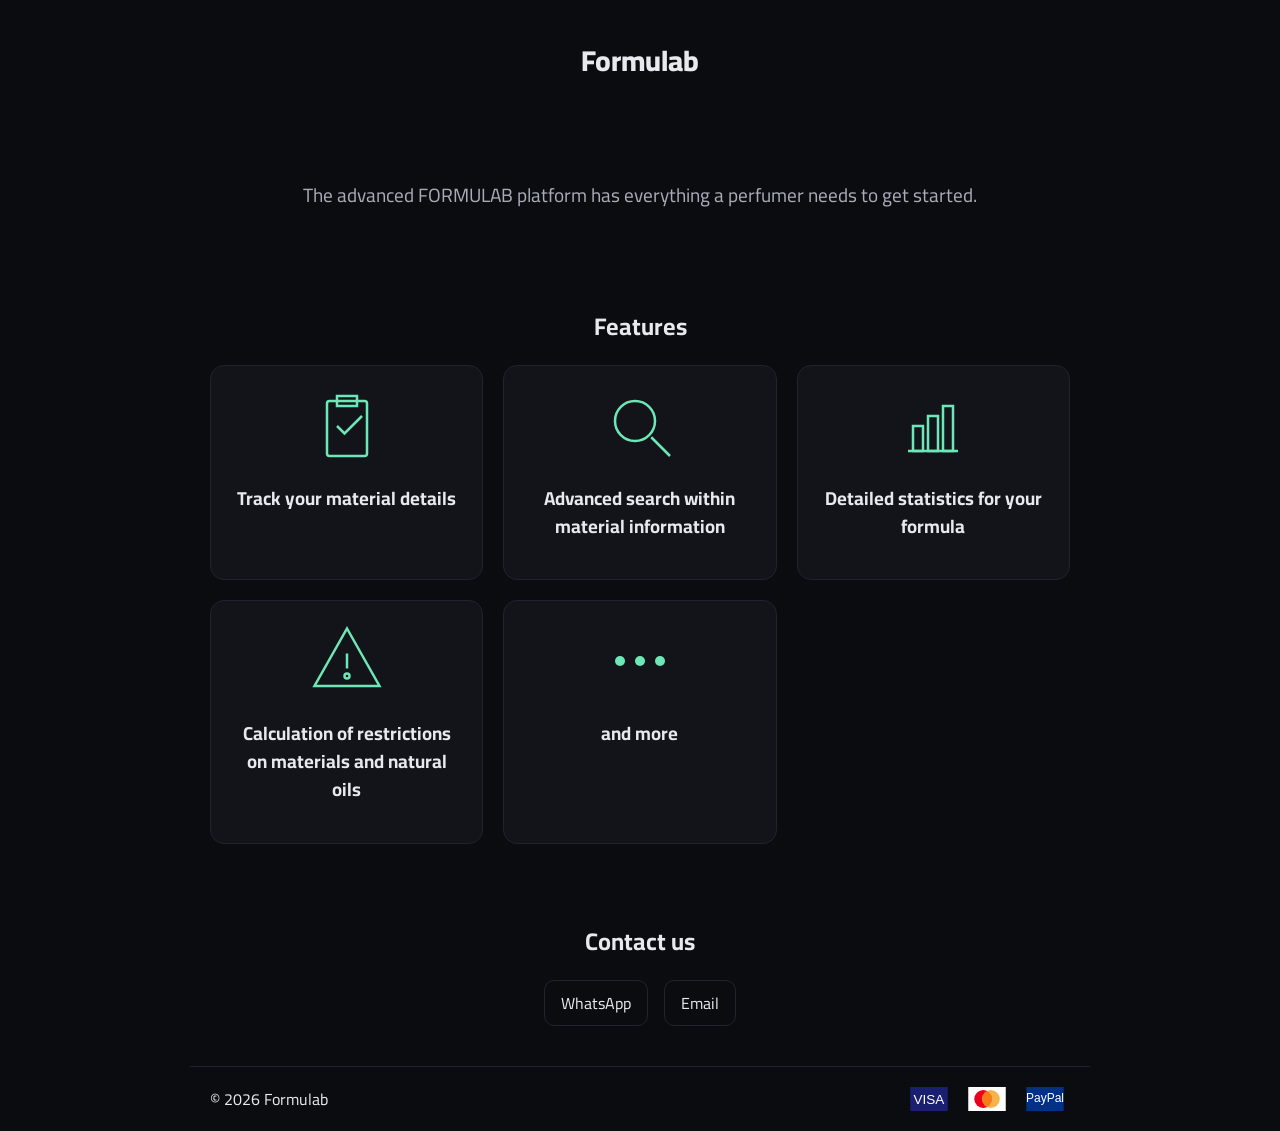
==== index.html @ c419eda4 "Merge branch 'main' into codex/add-payment-methods-to-footer-m27sqy" ====
<!doctype html>
<html lang="en">
<head>
  <meta charset="utf-8" />
  <meta name="viewport" content="width=device-width, initial-scale=1" />
  <title>Formulab</title>
  <meta name="description" content="The advanced FORMULAB platform has everything a perfumer needs to get started." />
  <link href="https://fonts.googleapis.com/css2?family=Cairo:wght@400;600;800&display=swap" rel="stylesheet">
  <link rel="stylesheet" href="styles.css" />
</head>
<body>
  <header class="header container">
    <h1 class="brand">Formulab</h1>
  </header>
  <main id="main">
    <section class="hero container">
      <p class="lead">The advanced FORMULAB platform has everything a perfumer needs to get started.</p>
    </section>
    <section class="features container">
      <h2>Features</h2>
      <div class="grid">
        <article class="feature">
          <img src="assets/feature-track.svg" alt="Track your material details" />
          <h3>Track your material details</h3>
        </article>
        <article class="feature">
          <img src="assets/feature-search.svg" alt="Advanced search within material information" />
          <h3>Advanced search within material information</h3>
        </article>
        <article class="feature">
          <img src="assets/feature-stats.svg" alt="Detailed statistics for your formula" />
          <h3>Detailed statistics for your formula</h3>
        </article>
        <article class="feature">
          <img src="assets/feature-restrictions.svg" alt="Calculation of restrictions on materials and natural oils" />
          <h3>Calculation of restrictions on materials and natural oils</h3>
        </article>
        <article class="feature">
          <img src="assets/feature-more.svg" alt="and more" />
          <h3>and more</h3>
        </article>
      </div>
    </section>
    <section id="contact" class="contact container">
      <h2>Contact us</h2>
      <div class="contact-links">
        <a class="btn outline" id="whatsLink" href="#" target="_blank" rel="noopener">WhatsApp</a>
        <a class="btn outline" id="mailLink" href="mailto:info@example.com">Email</a>
      </div>
    </section>
  </main>

  <footer class="site-footer container">
    <span>© <span id="year"></span> Formulab</span>
    <div class="payment-methods">
      <img src="assets/visa.svg" alt="Visa" width="50" height="32">
      <img src="assets/mastercard.svg" alt="Mastercard" width="50" height="32">
      <img src="assets/paypal.svg" alt="PayPal" width="50" height="32">
    </div>
  </footer>
  <script>
    const yearEl = document.getElementById('year');
    if (yearEl) yearEl.textContent = new Date().getFullYear();
  </script>

</body>
</html>
---- styles.css ----
:root{--bg:#0b0c0f;--fg:#e7e9ee;--muted:#a7acb8;--primary:#6ee7b7;--card:#12141a;--border:#1f2330}
*{box-sizing:border-box}

body{margin:0;background:var(--bg);color:var(--fg);font-family:'Cairo',system-ui,Arial,sans-serif;line-height:1.5}
img{max-width:100%;height:auto;display:block}
.container{max-width:900px;margin-inline:auto;padding:20px}
.header{display:flex;justify-content:center;padding-block:20px}
.brand{font-size:1.8rem;font-weight:800}
.hero{text-align:center;padding-block:40px}
.lead{font-size:1.2rem;color:var(--muted)}
.features h2{text-align:center}
.features .grid{display:grid;grid-template-columns:repeat(3,1fr);gap:20px;margin-top:20px}
.feature{text-align:center;background:var(--card);border:1px solid var(--border);border-radius:14px;padding:20px}
.feature img{width:80px;margin-inline:auto;margin-bottom:12px}
.contact{text-align:center;padding-block:40px}
.contact-links{display:flex;gap:16px;justify-content:center;margin-top:20px;flex-wrap:wrap}
.btn{display:inline-flex;align-items:center;justify-content:center;padding:10px 16px;border-radius:10px;border:1px solid var(--border);text-decoration:none;color:inherit}
.btn.outline{background:transparent}
.site-footer{display:flex;flex-wrap:wrap;gap:16px;justify-content:space-between;align-items:center;border-top:1px solid var(--border);padding-block:20px}
.payment-methods{display:flex;gap:8px;align-items:center}
.payment-methods img{height:24px}
@media(max-width:768px){.features .grid{grid-template-columns:repeat(2,1fr)}}
@media(max-width:480px){.features .grid{grid-template-columns:1fr}.site-footer{flex-direction:column;align-items:flex-start}}
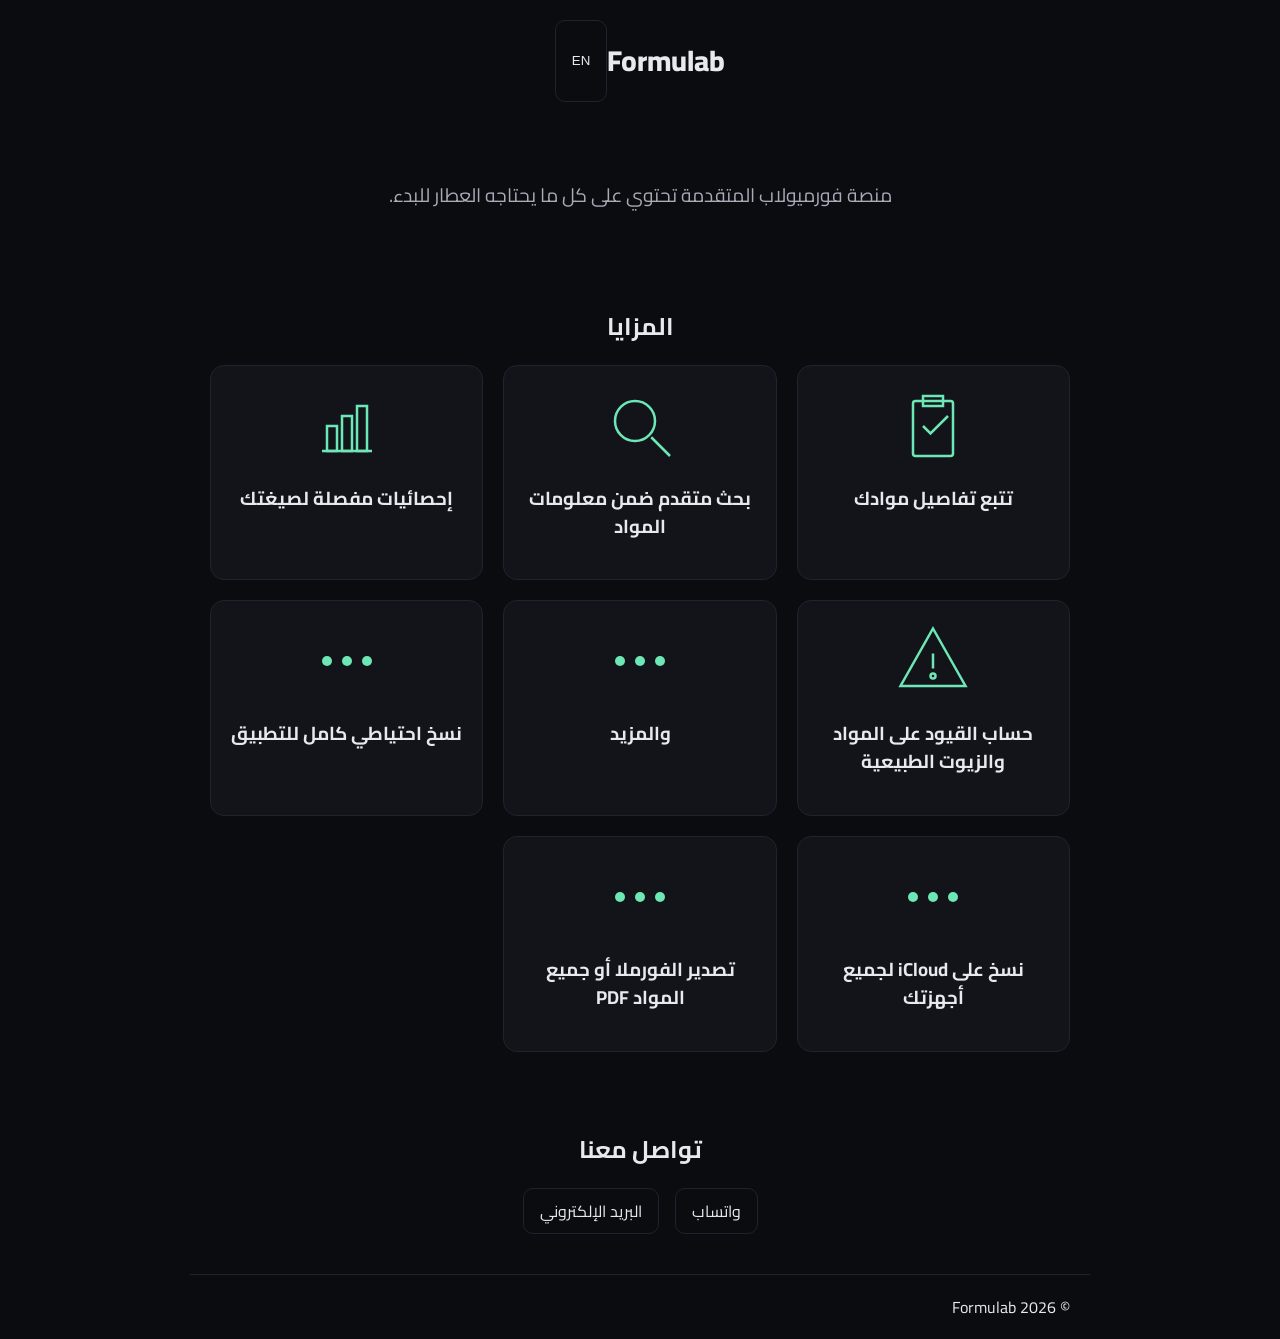
==== commit 8e5ea13c: "Add language toggle, contact links, and new features" ====
--- a/index.html
+++ b/index.html
@@ -11,53 +11,61 @@
 <body>
   <header class="header container">
     <h1 class="brand">Formulab</h1>
+    <button id="langToggle" class="btn outline">EN</button>
   </header>
   <main id="main">
     <section class="hero container">
-      <p class="lead">The advanced FORMULAB platform has everything a perfumer needs to get started.</p>
+      <p class="lead" data-i18n="hero.lead">The advanced FORMULAB platform has everything a perfumer needs to get started.</p>
     </section>
     <section class="features container">
-      <h2>Features</h2>
+      <h2 data-i18n="features.header">Features</h2>
       <div class="grid">
         <article class="feature">
           <img src="assets/feature-track.svg" alt="Track your material details" />
-          <h3>Track your material details</h3>
+          <h3 data-i18n="feature.track">Track your material details</h3>
         </article>
         <article class="feature">
           <img src="assets/feature-search.svg" alt="Advanced search within material information" />
-          <h3>Advanced search within material information</h3>
+          <h3 data-i18n="feature.search">Advanced search within material information</h3>
         </article>
         <article class="feature">
           <img src="assets/feature-stats.svg" alt="Detailed statistics for your formula" />
-          <h3>Detailed statistics for your formula</h3>
+          <h3 data-i18n="feature.stats">Detailed statistics for your formula</h3>
         </article>
         <article class="feature">
           <img src="assets/feature-restrictions.svg" alt="Calculation of restrictions on materials and natural oils" />
-          <h3>Calculation of restrictions on materials and natural oils</h3>
+          <h3 data-i18n="feature.restrictions">Calculation of restrictions on materials and natural oils</h3>
         </article>
         <article class="feature">
           <img src="assets/feature-more.svg" alt="and more" />
-          <h3>and more</h3>
+          <h3 data-i18n="feature.more">and more</h3>
+        </article>
+        <article class="feature">
+          <img src="assets/feature-more.svg" alt="Full app backup" />
+          <h3 data-i18n="feature.backup">Full app backup</h3>
+        </article>
+        <article class="feature">
+          <img src="assets/feature-more.svg" alt="iCloud backup across all your devices" />
+          <h3 data-i18n="feature.icloud">iCloud backup across all your devices</h3>
+        </article>
+        <article class="feature">
+          <img src="assets/feature-more.svg" alt="Export formula or all materials as PDF" />
+          <h3 data-i18n="feature.export">Export formula or all materials as PDF</h3>
         </article>
       </div>
     </section>
     <section id="contact" class="contact container">
-      <h2>Contact us</h2>
+      <h2 data-i18n="contact.title">Contact us</h2>
       <div class="contact-links">
-        <a class="btn outline" id="whatsLink" href="#" target="_blank" rel="noopener">WhatsApp</a>
-        <a class="btn outline" id="mailLink" href="mailto:info@example.com">Email</a>
+        <a class="btn outline" id="whatsLink" href="https://wa.me/966596204057" target="_blank" rel="noopener" data-i18n="contact.whatsapp">WhatsApp</a>
+        <a class="btn outline" id="mailLink" href="mailto:allbdrii99@gmail.com" data-i18n="contact.email">Email</a>
       </div>
     </section>
   </main>
-
   <footer class="site-footer container">
     <span>© <span id="year"></span> Formulab</span>
-    <div class="payment-methods">
-      <img src="assets/visa.svg" alt="Visa" width="50" height="32">
-      <img src="assets/mastercard.svg" alt="Mastercard" width="50" height="32">
-      <img src="assets/paypal.svg" alt="PayPal" width="50" height="32">
-    </div>
   </footer>
+  <script src="main.js"></script>
   <script>
     const yearEl = document.getElementById('year');
     if (yearEl) yearEl.textContent = new Date().getFullYear();
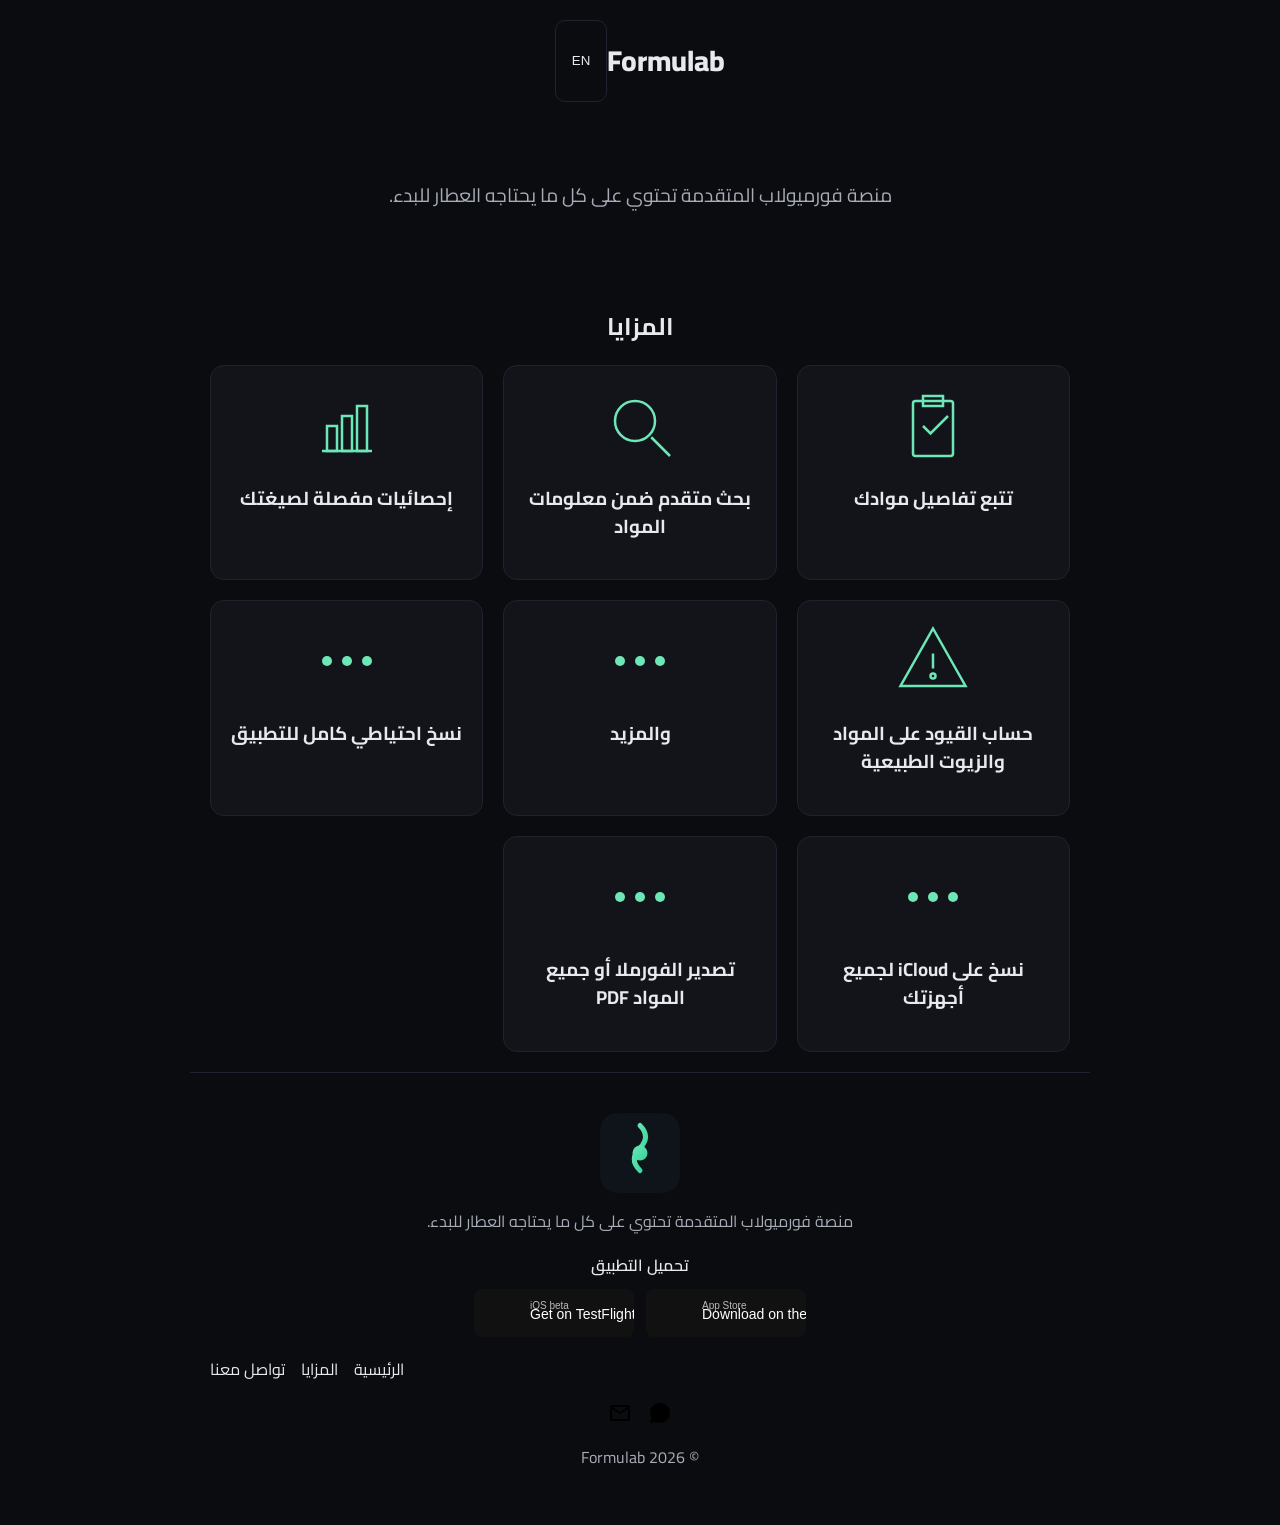
==== commit bf414392: "Revamp footer with centered logo and download links" ====
--- a/index.html
+++ b/index.html
@@ -17,7 +17,7 @@
     <section class="hero container">
       <p class="lead" data-i18n="hero.lead">The advanced FORMULAB platform has everything a perfumer needs to get started.</p>
     </section>
-    <section class="features container">
+    <section class="features container" id="features">
       <h2 data-i18n="features.header">Features</h2>
       <div class="grid">
         <article class="feature">
@@ -54,16 +54,31 @@
         </article>
       </div>
     </section>
-    <section id="contact" class="contact container">
-      <h2 data-i18n="contact.title">Contact us</h2>
-      <div class="contact-links">
-        <a class="btn outline" id="whatsLink" href="https://wa.me/966596204057" target="_blank" rel="noopener" data-i18n="contact.whatsapp">WhatsApp</a>
-        <a class="btn outline" id="mailLink" href="mailto:allbdrii99@gmail.com" data-i18n="contact.email">Email</a>
-      </div>
-    </section>
   </main>
   <footer class="site-footer container">
-    <span>© <span id="year"></span> Formulab</span>
+    <img src="assets/logo.svg" alt="Formulab" class="footer-logo" />
+    <p class="footer-desc" data-i18n="footer.description">The advanced FORMULAB platform has everything a perfumer needs to get started.</p>
+    <div class="download">
+      <p class="download-title" data-i18n="footer.download">Download the app</p>
+      <div class="download-links">
+        <a href="#" id="appStoreLink"><img src="assets/appstore-badge.svg" alt="App Store" /></a>
+        <a href="#" id="testflightLink"><img src="assets/testflight-badge.svg" alt="TestFlight" /></a>
+      </div>
+    </div>
+    <nav class="footer-nav">
+      <a href="#" data-i18n="footer.home">Home</a>
+      <a href="#features" data-i18n="footer.features">Features</a>
+      <a href="#" data-i18n="footer.contact">Contact us</a>
+    </nav>
+    <div class="footer-social">
+      <a id="whatsLink" href="https://wa.me/966596204057" target="_blank" rel="noopener" aria-label="WhatsApp">
+        <img src="assets/whatsapp.svg" alt="WhatsApp" />
+      </a>
+      <a id="mailLink" href="mailto:allbdrii99@gmail.com" aria-label="Email">
+        <img src="assets/mail.svg" alt="Email" />
+      </a>
+    </div>
+    <p class="footer-copy">© <span id="year"></span> Formulab</p>
   </footer>
   <script src="main.js"></script>
   <script>
--- a/styles.css
+++ b/styles.css
@@ -16,9 +16,22 @@
 .contact-links{display:flex;gap:16px;justify-content:center;margin-top:20px;flex-wrap:wrap}
 .btn{display:inline-flex;align-items:center;justify-content:center;padding:10px 16px;border-radius:10px;border:1px solid var(--border);text-decoration:none;color:inherit}
 .btn.outline{background:transparent}
-.site-footer{display:flex;flex-wrap:wrap;gap:16px;justify-content:space-between;align-items:center;border-top:1px solid var(--border);padding-block:20px}
-.payment-methods{display:flex;gap:8px;align-items:center}
-.payment-methods img{height:24px}
 @media(max-width:768px){.features .grid{grid-template-columns:repeat(2,1fr)}}
-@media(max-width:480px){.features .grid{grid-template-columns:1fr}.site-footer{flex-direction:column;align-items:flex-start}}
+@media(max-width:480px){.features .grid{grid-template-columns:1fr}}
 
+/* footer */
+.site-footer{display:block;text-align:center;padding-block:40px;border-top:1px solid var(--border)}
+.footer-logo{width:80px;margin:0 auto 16px}
+.footer-desc{max-width:600px;margin:0 auto 20px;color:var(--muted)}
+.download{margin-bottom:20px}
+.download-title{margin-bottom:12px;font-weight:600}
+.download-links{display:flex;gap:12px;justify-content:center;flex-wrap:wrap}
+.footer-nav{display:flex;gap:16px;flex-wrap:wrap;width:100%;margin-bottom:20px}
+.footer-nav a{text-decoration:none;color:inherit}
+html[dir='rtl'] .footer-nav{justify-content:flex-end}
+html[dir='ltr'] .footer-nav{justify-content:flex-start}
+.footer-social{display:flex;gap:16px;justify-content:center;margin-bottom:20px}
+.footer-social a{color:inherit;display:inline-flex}
+.footer-social svg,.footer-social img{width:24px;height:24px}
+.footer-copy{margin-top:20px;color:var(--muted)}
+
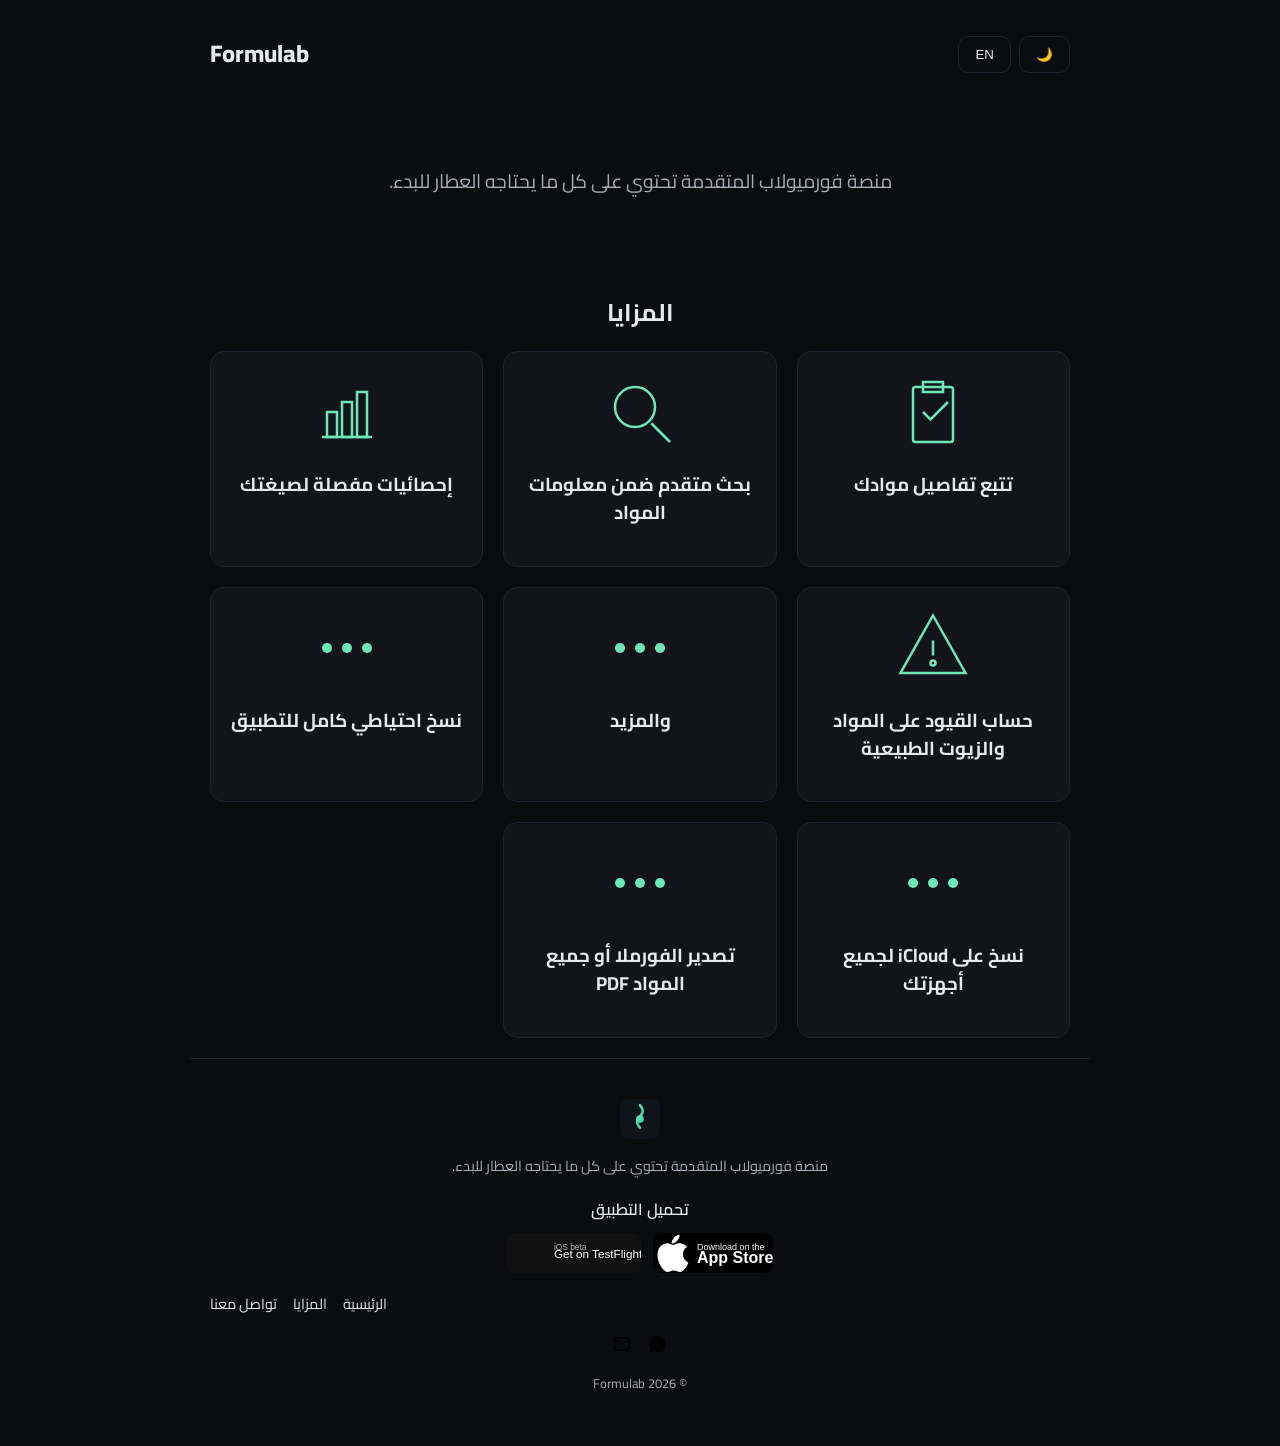
==== commit ed59b2ef: "Tweak footer icons and add theme toggle" ====
--- a/index.html
+++ b/index.html
@@ -11,7 +11,10 @@
 <body>
   <header class="header container">
     <h1 class="brand">Formulab</h1>
-    <button id="langToggle" class="btn outline">EN</button>
+    <div class="header-actions">
+      <button id="themeToggle" class="btn outline" aria-label="Toggle theme">🌙</button>
+      <button id="langToggle" class="btn outline">EN</button>
+    </div>
   </header>
   <main id="main">
     <section class="hero container">
--- a/styles.css
+++ b/styles.css
@@ -4,8 +4,10 @@
 body{margin:0;background:var(--bg);color:var(--fg);font-family:'Cairo',system-ui,Arial,sans-serif;line-height:1.5}
 img{max-width:100%;height:auto;display:block}
 .container{max-width:900px;margin-inline:auto;padding:20px}
-.header{display:flex;justify-content:center;padding-block:20px}
-.brand{font-size:1.8rem;font-weight:800}
+.header{display:flex;justify-content:space-between;align-items:center;padding-block:20px}
+.header-actions{display:flex;gap:8px}
+.brand{font-size:1.5rem;font-weight:800}
+html[dir='rtl'] .header{flex-direction:row-reverse}
 .hero{text-align:center;padding-block:40px}
 .lead{font-size:1.2rem;color:var(--muted)}
 .features h2{text-align:center}
@@ -21,17 +23,21 @@
 
 /* footer */
 .site-footer{display:block;text-align:center;padding-block:40px;border-top:1px solid var(--border)}
-.footer-logo{width:80px;margin:0 auto 16px}
-.footer-desc{max-width:600px;margin:0 auto 20px;color:var(--muted)}
+.footer-logo{width:40px;margin:0 auto 16px}
+.footer-desc{max-width:600px;margin:0 auto 20px;color:var(--muted);font-size:.9rem}
 .download{margin-bottom:20px}
 .download-title{margin-bottom:12px;font-weight:600}
 .download-links{display:flex;gap:12px;justify-content:center;flex-wrap:wrap}
-.footer-nav{display:flex;gap:16px;flex-wrap:wrap;width:100%;margin-bottom:20px}
+.download-links img{height:40px}
+.footer-nav{display:flex;gap:16px;flex-wrap:wrap;width:100%;margin-bottom:20px;font-size:.9rem}
 .footer-nav a{text-decoration:none;color:inherit}
 html[dir='rtl'] .footer-nav{justify-content:flex-end}
 html[dir='ltr'] .footer-nav{justify-content:flex-start}
 .footer-social{display:flex;gap:16px;justify-content:center;margin-bottom:20px}
 .footer-social a{color:inherit;display:inline-flex}
-.footer-social svg,.footer-social img{width:24px;height:24px}
-.footer-copy{margin-top:20px;color:var(--muted)}
+.footer-social svg,.footer-social img{width:20px;height:20px}
+.footer-copy{margin-top:20px;color:var(--muted);font-size:.8rem}
 
+/* light theme */
+body.light{--bg:#ffffff;--fg:#0b0c0f;--muted:#555;--card:#f5f5f5;--border:#ddd}
+
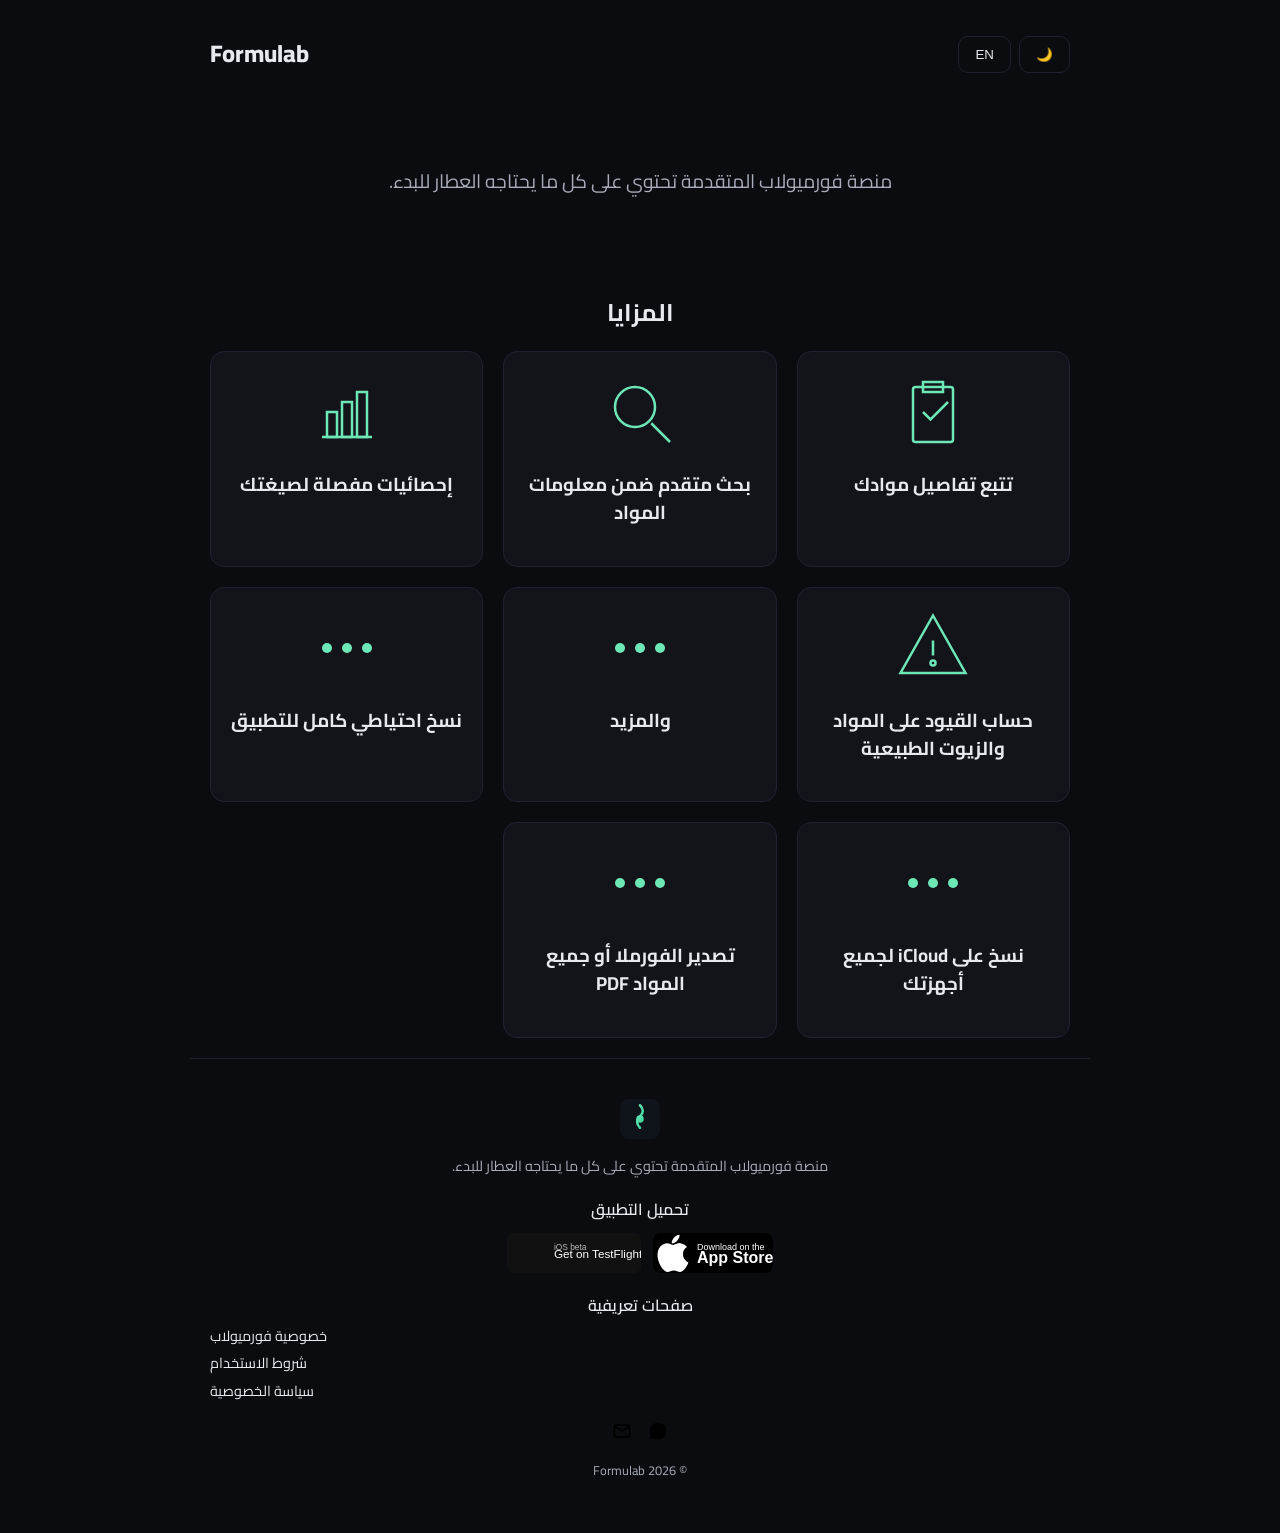
==== commit eff7d037: "Add informational pages links below app download" ====
--- a/index.html
+++ b/index.html
@@ -68,10 +68,11 @@
         <a href="#" id="testflightLink"><img src="assets/testflight-badge.svg" alt="TestFlight" /></a>
       </div>
     </div>
-    <nav class="footer-nav">
-      <a href="#" data-i18n="footer.home">Home</a>
-      <a href="#features" data-i18n="footer.features">Features</a>
-      <a href="#" data-i18n="footer.contact">Contact us</a>
+    <p class="footer-pages-title" data-i18n="footer.pagesTitle">صفحات تعريفية</p>
+    <nav class="footer-pages">
+      <a href="https://formulabpro.online/formulab-privacy.html" data-i18n="footer.formulabPrivacy">Formulab Privacy</a>
+      <a href="#" data-i18n="footer.terms">Terms of Use</a>
+      <a href="#" data-i18n="footer.privacy">Privacy Policy</a>
     </nav>
     <div class="footer-social">
       <a id="whatsLink" href="https://wa.me/966596204057" target="_blank" rel="noopener" aria-label="WhatsApp">
--- a/styles.css
+++ b/styles.css
@@ -29,10 +29,11 @@
 .download-title{margin-bottom:12px;font-weight:600}
 .download-links{display:flex;gap:12px;justify-content:center;flex-wrap:wrap}
 .download-links img{height:40px}
-.footer-nav{display:flex;gap:16px;flex-wrap:wrap;width:100%;margin-bottom:20px;font-size:.9rem}
-.footer-nav a{text-decoration:none;color:inherit}
-html[dir='rtl'] .footer-nav{justify-content:flex-end}
-html[dir='ltr'] .footer-nav{justify-content:flex-start}
+.footer-pages-title{margin-bottom:8px;font-weight:600}
+.footer-pages{display:flex;flex-direction:column;gap:6px;width:100%;margin-bottom:20px;font-size:.9rem}
+.footer-pages a{text-decoration:none;color:inherit}
+html[dir='rtl'] .footer-pages{align-items:flex-end}
+html[dir='ltr'] .footer-pages{align-items:flex-start}
 .footer-social{display:flex;gap:16px;justify-content:center;margin-bottom:20px}
 .footer-social a{color:inherit;display:inline-flex}
 .footer-social svg,.footer-social img{width:20px;height:20px}
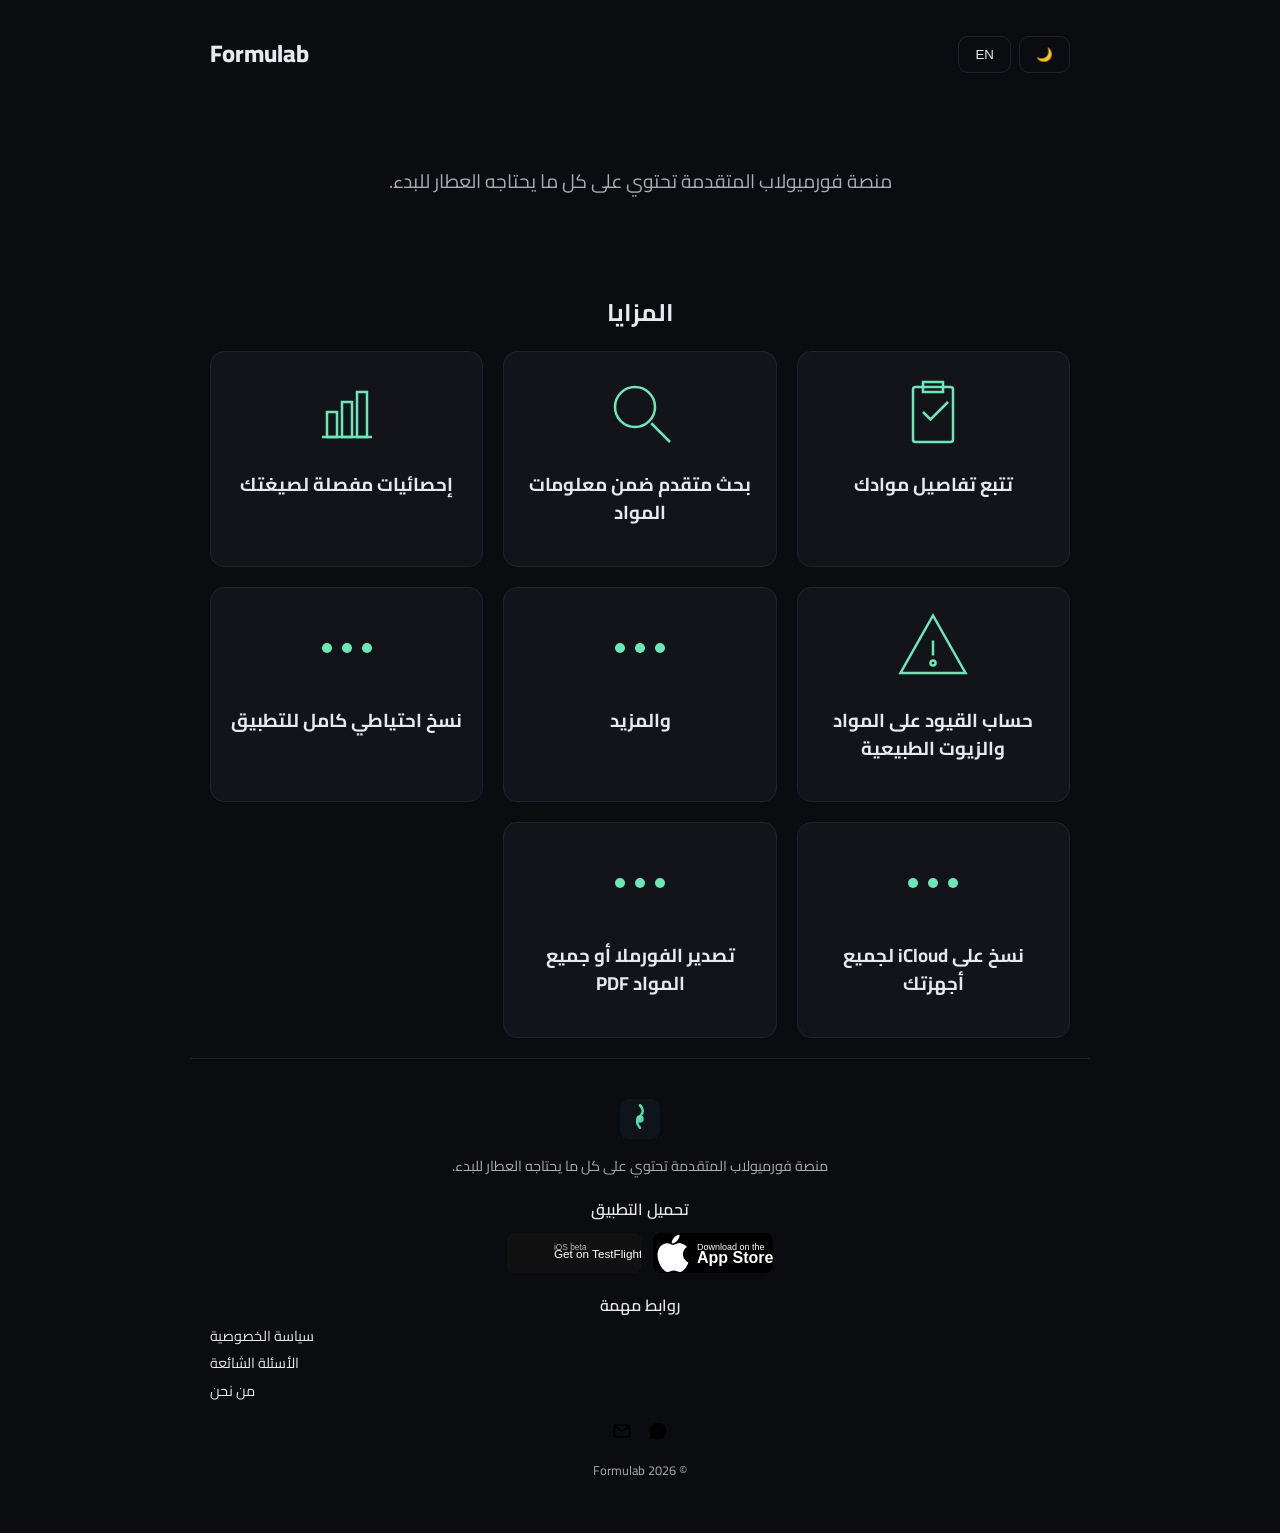
==== commit 20e6003a: "Revise footer links" ====
--- a/index.html
+++ b/index.html
@@ -68,11 +68,11 @@
         <a href="#" id="testflightLink"><img src="assets/testflight-badge.svg" alt="TestFlight" /></a>
       </div>
     </div>
-    <p class="footer-pages-title" data-i18n="footer.pagesTitle">صفحات تعريفية</p>
+    <p class="footer-pages-title" data-i18n="footer.linksTitle">روابط مهمة</p>
     <nav class="footer-pages">
-      <a href="https://formulabpro.online/formulab-privacy.html" data-i18n="footer.formulabPrivacy">Formulab Privacy</a>
-      <a href="#" data-i18n="footer.terms">Terms of Use</a>
-      <a href="#" data-i18n="footer.privacy">Privacy Policy</a>
+      <a href="https://formulabpro.online/formulab-privacy.html" data-i18n="footer.privacyPolicy">Privacy Policy</a>
+      <a href="#" data-i18n="footer.faq">FAQ</a>
+      <a href="#" data-i18n="footer.about">About Us</a>
     </nav>
     <div class="footer-social">
       <a id="whatsLink" href="https://wa.me/966596204057" target="_blank" rel="noopener" aria-label="WhatsApp">
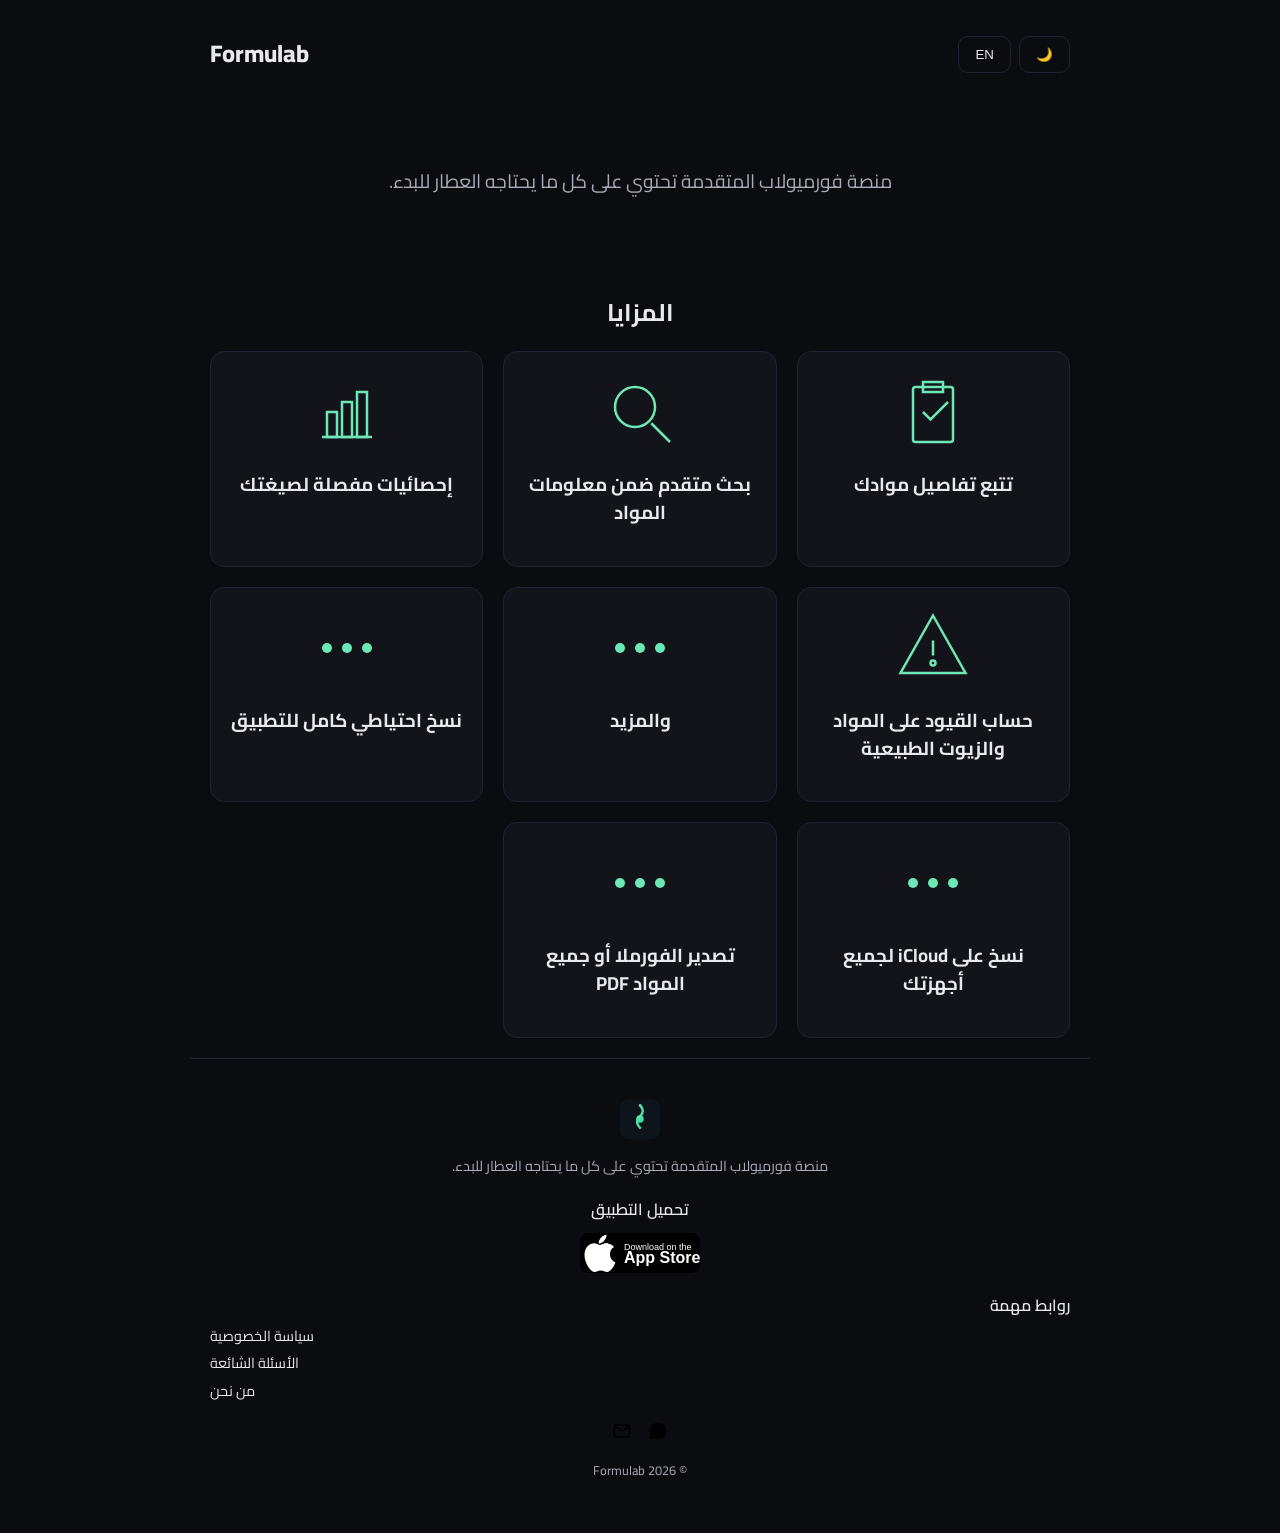
==== commit 4db61a7c: "Remove TestFlight badge and align footer links" ====
--- a/index.html
+++ b/index.html
@@ -65,7 +65,6 @@
       <p class="download-title" data-i18n="footer.download">Download the app</p>
       <div class="download-links">
         <a href="#" id="appStoreLink"><img src="assets/appstore-badge.svg" alt="App Store" /></a>
-        <a href="#" id="testflightLink"><img src="assets/testflight-badge.svg" alt="TestFlight" /></a>
       </div>
     </div>
     <p class="footer-pages-title" data-i18n="footer.linksTitle">روابط مهمة</p>
--- a/styles.css
+++ b/styles.css
@@ -32,8 +32,10 @@
 .footer-pages-title{margin-bottom:8px;font-weight:600}
 .footer-pages{display:flex;flex-direction:column;gap:6px;width:100%;margin-bottom:20px;font-size:.9rem}
 .footer-pages a{text-decoration:none;color:inherit}
-html[dir='rtl'] .footer-pages{align-items:flex-end}
-html[dir='ltr'] .footer-pages{align-items:flex-start}
+html[dir='rtl'] .footer-pages{align-items:flex-end;text-align:right}
+html[dir='ltr'] .footer-pages{align-items:flex-start;text-align:left}
+html[dir='rtl'] .footer-pages-title{text-align:right}
+html[dir='ltr'] .footer-pages-title{text-align:left}
 .footer-social{display:flex;gap:16px;justify-content:center;margin-bottom:20px}
 .footer-social a{color:inherit;display:inline-flex}
 .footer-social svg,.footer-social img{width:20px;height:20px}
